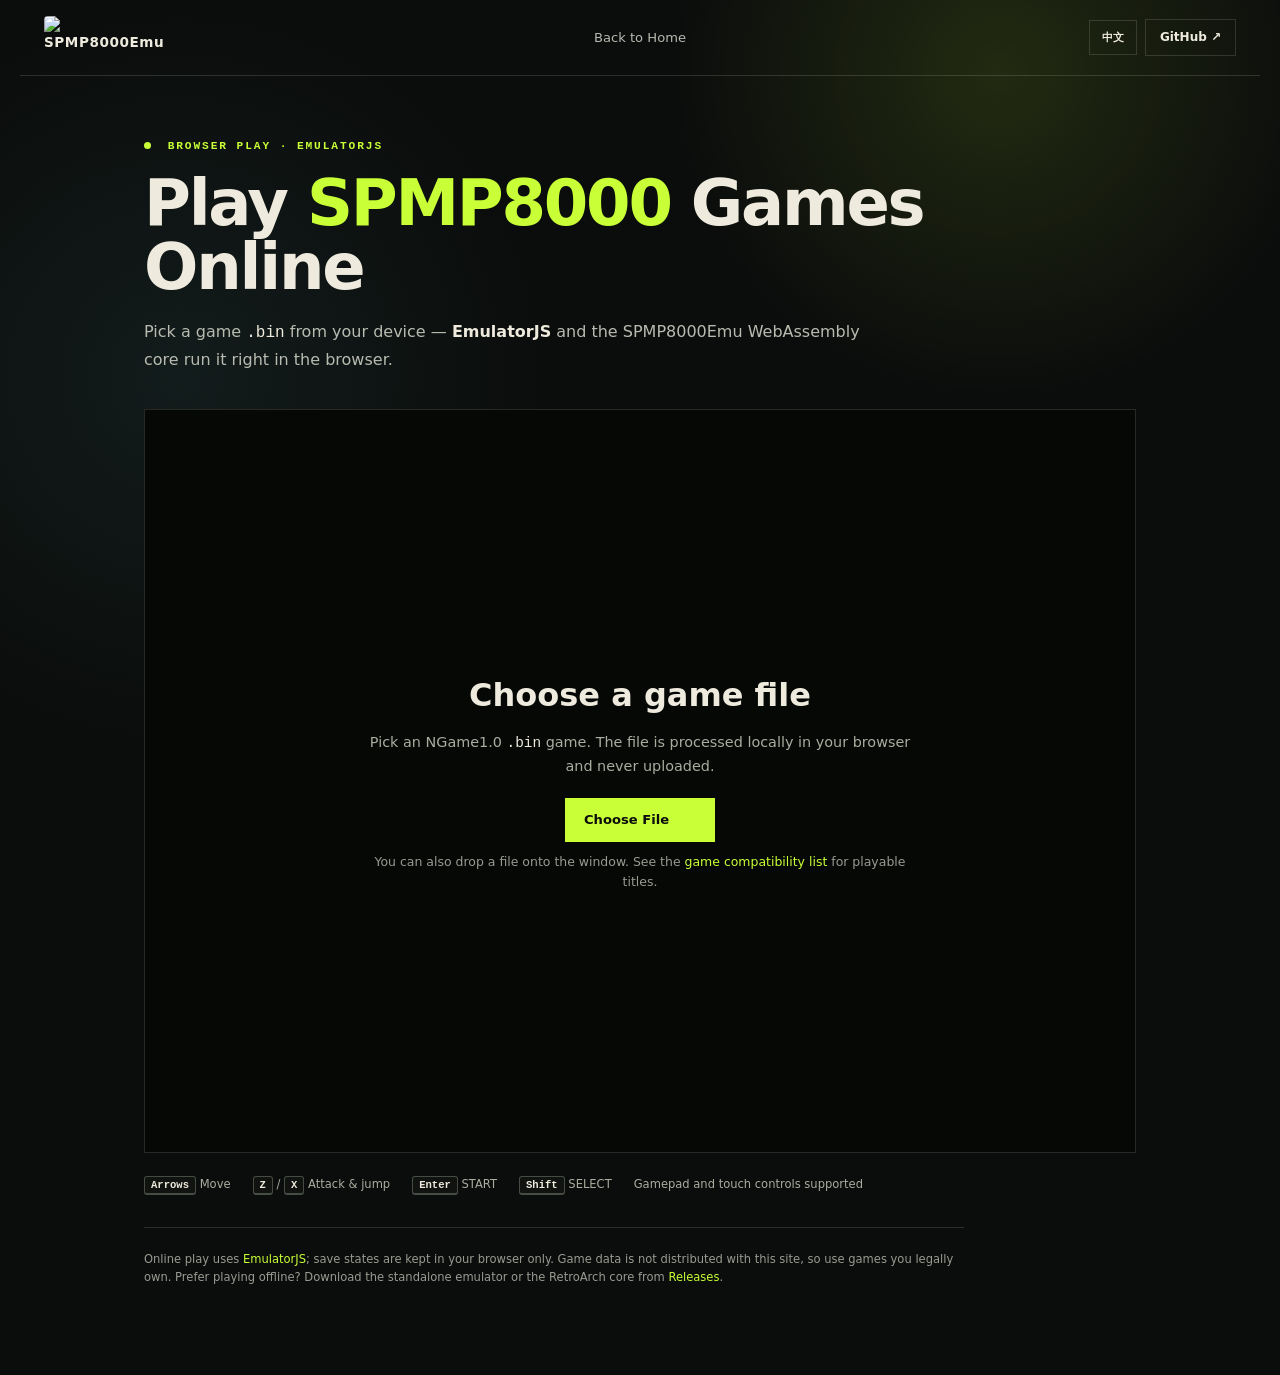
==== site/play.html @ a2a36076 "Add EmulatorJS core and browser play page Build the libretro core for wasm32-unknown-emscripten, lin" ====
<!doctype html>
<html lang="zh-CN">
<head>
  <meta charset="utf-8">
  <meta name="viewport" content="width=device-width, initial-scale=1">
  <meta name="description" content="在浏览器中选择本机的 SPMP8000 游戏 BIN 文件即可直接游玩，无需安装。由 EmulatorJS 与 SPMP8000Emu WebAssembly 核心驱动。">
  <meta name="theme-color" content="#0b0d0c">
  <title>在线试玩 SPMP8000 游戏 — SPMP8000Emu</title>
  <link rel="icon" href="https://raw.githubusercontent.com/AloysHF/SPMP8000Emu/master/res/logo-banner.png">
  <link rel="stylesheet" href="styles.css">
</head>
<body class="play-page">
  <header class="topbar">
    <a class="brand" href="index.html" aria-label="SPMP8000Emu"><img class="brand-logo" src="https://raw.githubusercontent.com/AloysHF/SPMP8000Emu/master/res/logo-banner.png" alt="SPMP8000Emu"></a>
    <nav aria-label="主导航"><a href="index.html" data-i18n="nav-back">返回首页</a></nav>
    <div class="nav-actions"><button class="lang-toggle" type="button" aria-label="Switch to English">EN</button><a class="nav-cta" href="https://github.com/AloysHF/SPMP8000Emu">GitHub ↗</a></div>
  </header>

  <main class="play-main">
    <p class="eyebrow"><span class="pulse"></span> <span data-i18n="eyebrow">BROWSER PLAY · EMULATORJS</span></p>
    <h1 class="play-title" data-i18n="title">在线试玩 <span>SPMP8000</span> 游戏</h1>
    <p class="play-subtitle" data-i18n="subtitle">选择本机上的游戏 <code>.bin</code> 文件，由 <strong>EmulatorJS</strong> 与 SPMP8000Emu WebAssembly 核心在浏览器中直接运行，无需安装。</p>

    <div class="play-stage">
      <div id="game"></div>

      <div id="play-status" class="play-overlay" hidden>
        <h2 data-i18n="status-title">正在加载核心…</h2>
        <p data-i18n="status-desc">首次启动需要下载 WebAssembly 核心，请稍候。</p>
      </div>

      <div id="play-picker" class="play-overlay">
        <h2 data-i18n="picker-title">选择游戏文件</h2>
        <p data-i18n="picker-desc">请选择 NGame1.0 格式的 <code>.bin</code> 游戏文件。文件只在浏览器本地处理，不会被上传。</p>
        <label class="button primary play-pick">
          <span data-i18n="pick-label">选择文件</span>
          <input id="play-file" type="file" accept=".bin,application/octet-stream" hidden>
        </label>
        <p id="play-picker-error" class="play-picker-error" hidden></p>
        <p class="play-picker-hint" data-i18n="picker-hint">也可以把文件拖进窗口。可玩的游戏见 <a href="https://github.com/AloysHF/SPMP8000Emu/blob/master/docs/Game-Compatibility.md">游戏兼容列表</a>。</p>
      </div>

      <div id="play-error" class="play-overlay" hidden>
        <h2 data-i18n="error-title">无法启动在线模拟器</h2>
        <p class="play-error-text" data-i18n="error-text">EmulatorJS 运行时未部署（缺少 <code>data/loader.js</code>）。请在本地通过 Pages 部署流程生成 <code>site/data</code>，或直接使用独立版模拟器。</p>
      </div>
    </div>

    <div class="play-controls">
      <span data-i18n="ctrl-move"><kbd>方向键</kbd> 移动</span>
      <span data-i18n="ctrl-action"><kbd>Z</kbd> / <kbd>X</kbd> 攻击与跳跃</span>
      <span data-i18n="ctrl-start"><kbd>Enter</kbd> START</span>
      <span data-i18n="ctrl-select"><kbd>Shift</kbd> SELECT</span>
      <span data-i18n="ctrl-gamepad">支持手柄与手机触屏</span>
      <button id="play-reset" class="play-reset" type="button" data-i18n="reset" hidden>换一个游戏</button>
    </div>

    <p class="play-note" data-i18n="note">在线试玩使用 <a href="https://emulatorjs.org">EmulatorJS</a>，即时存档只保存在浏览器本地。游戏数据不随本站分发，请使用自己合法持有的游戏文件。想离线游玩？从 <a href="https://github.com/AloysHF/SPMP8000Emu/releases">Releases</a> 下载独立模拟器或 RetroArch 核心。</p>
  </main>

  <script>
    (function () {
      'use strict';

      var translations = {
        zh: {
          'meta-title': '在线试玩 SPMP8000 游戏 — SPMP8000Emu',
          'meta-desc': '在浏览器中选择本机的 SPMP8000 游戏 BIN 文件即可直接游玩，无需安装。由 EmulatorJS 与 SPMP8000Emu WebAssembly 核心驱动。',
          'nav-back': '返回首页',
          'eyebrow': 'BROWSER PLAY · EMULATORJS',
          'title': '在线试玩 <span>SPMP8000</span> 游戏',
          'subtitle': '选择本机上的游戏 <code>.bin</code> 文件，由 <strong>EmulatorJS</strong> 与 SPMP8000Emu WebAssembly 核心在浏览器中直接运行，无需安装。',
          'status-title': '正在加载核心…',
          'status-desc': '首次启动需要下载 WebAssembly 核心，请稍候。',
          'picker-title': '选择游戏文件',
          'picker-desc': '请选择 NGame1.0 格式的 <code>.bin</code> 游戏文件。文件只在浏览器本地处理，不会被上传。',
          'pick-label': '选择文件',
          'pick-invalid': '仅支持 NGame1.0 格式的 .bin 游戏文件。',
          'picker-hint': '也可以把文件拖进窗口。可玩的游戏见 <a href="https://github.com/AloysHF/SPMP8000Emu/blob/master/docs/Game-Compatibility.md">游戏兼容列表</a>。',
          'error-title': '无法启动在线模拟器',
          'error-text': 'EmulatorJS 运行时未部署（缺少 <code>data/loader.js</code>）。请在本地通过 Pages 部署流程生成 <code>site/data</code>，或直接使用独立版模拟器。',
          'ctrl-move': '<kbd>方向键</kbd> 移动',
          'ctrl-action': '<kbd>Z</kbd> / <kbd>X</kbd> 攻击与跳跃',
          'ctrl-start': '<kbd>Enter</kbd> START',
          'ctrl-select': '<kbd>Shift</kbd> SELECT',
          'ctrl-gamepad': '支持手柄与手机触屏',
          'reset': '换一个游戏',
          'note': '在线试玩使用 <a href="https://emulatorjs.org">EmulatorJS</a>，即时存档只保存在浏览器本地。游戏数据不随本站分发，请使用自己合法持有的游戏文件。想离线游玩？从 <a href="https://github.com/AloysHF/SPMP8000Emu/releases">Releases</a> 下载独立模拟器或 RetroArch 核心。'
        },
        en: {
          'meta-title': 'Play SPMP8000 Games Online — SPMP8000Emu',
          'meta-desc': 'Play an SPMP8000 game BIN from your device right in the browser, no install required. Powered by EmulatorJS and the SPMP8000Emu WebAssembly core.',
          'nav-back': 'Back to Home',
          'eyebrow': 'BROWSER PLAY · EMULATORJS',
          'title': 'Play <span>SPMP8000</span> Games Online',
          'subtitle': 'Pick a game <code>.bin</code> from your device — <strong>EmulatorJS</strong> and the SPMP8000Emu WebAssembly core run it right in the browser.',
          'status-title': 'Loading core…',
          'status-desc': 'The first launch downloads the WebAssembly core.',
          'picker-title': 'Choose a game file',
          'picker-desc': 'Pick an NGame1.0 <code>.bin</code> game. The file is processed locally in your browser and never uploaded.',
          'pick-label': 'Choose File',
          'pick-invalid': 'Only NGame1.0 .bin game files are supported.',
          'picker-hint': 'You can also drop a file onto the window. See the <a href="https://github.com/AloysHF/SPMP8000Emu/blob/master/docs/Game-Compatibility.md">game compatibility list</a> for playable titles.',
          'error-title': 'Unable to start the online emulator',
          'error-text': 'The EmulatorJS runtime is not deployed (missing <code>data/loader.js</code>). Generate <code>site/data</code> through the Pages workflow, or use the standalone emulator.',
          'ctrl-move': '<kbd>Arrows</kbd> Move',
          'ctrl-action': '<kbd>Z</kbd> / <kbd>X</kbd> Attack &amp; jump',
          'ctrl-start': '<kbd>Enter</kbd> START',
          'ctrl-select': '<kbd>Shift</kbd> SELECT',
          'ctrl-gamepad': 'Gamepad and touch controls supported',
          'reset': 'Play another game',
          'note': 'Online play uses <a href="https://emulatorjs.org">EmulatorJS</a>; save states are kept in your browser only. Game data is not distributed with this site, so use games you legally own. Prefer playing offline? Download the standalone emulator or the RetroArch core from <a href="https://github.com/AloysHF/SPMP8000Emu/releases">Releases</a>.'
        }
      };

      var storageKey = 'spmp8000emu-language';
      var currentLang = 'zh';
      try {
        currentLang = localStorage.getItem(storageKey) || (navigator.language.toLowerCase().startsWith('zh') ? 'zh' : 'en');
      } catch (error) {
        currentLang = navigator.language.toLowerCase().startsWith('zh') ? 'zh' : 'en';
      }

      var languageButton = document.querySelector('.lang-toggle');
      var description = document.querySelector('meta[name="description"]');

      function applyLang(lang) {
        currentLang = lang;
        document.documentElement.lang = lang === 'zh' ? 'zh-CN' : 'en';
        var t = translations[lang];

        document.querySelectorAll('[data-i18n]').forEach(function (el) {
          var key = el.getAttribute('data-i18n');
          if (t[key] !== undefined) el.innerHTML = t[key];
        });

        document.title = t['meta-title'];
        if (description) description.setAttribute('content', t['meta-desc']);
        languageButton.textContent = lang === 'zh' ? 'EN' : '中文';
        languageButton.setAttribute('aria-label', lang === 'zh' ? 'Switch to English' : '切换到中文');

        try {
          localStorage.setItem(storageKey, lang);
        } catch (error) {
          // Language persistence is optional in restricted browsing contexts.
        }
      }

      var RUNTIME_PATH = 'data/';
      var GAME_EXTENSIONS = /\.bin$/i;
      var stage = document.querySelector('.play-stage');
      var status = document.getElementById('play-status');
      var picker = document.getElementById('play-picker');
      var pickerError = document.getElementById('play-picker-error');
      var error = document.getElementById('play-error');
      var fileInput = document.getElementById('play-file');
      var resetButton = document.getElementById('play-reset');
      var booted = false;

      function show(element) { element.hidden = false; }
      function hide(element) { element.hidden = true; }

      function boot(file) {
        if (booted) return;
        booted = true;
        hide(picker);
        hide(error);
        show(status);

        window.EJS_player = '#game';
        window.EJS_core = 'spmp8000emu';
        // A blob URL has no file name, so EJS_gameName must keep the extension:
        // EmulatorJS writes the content under this name in the wasm filesystem
        // and the core opens it by path (need_fullpath).
        window.EJS_gameUrl = URL.createObjectURL(file);
        window.EJS_gameName = file.name;
        window.EJS_pathtodata = RUNTIME_PATH;
        window.EJS_startOnLoaded = false;
        window.EJS_backgroundColor = '#0a0a0a';
        // Only zh-CN is deployed next to the runtime; other languages use the
        // built-in English UI.
        if (currentLang === 'zh') window.EJS_language = 'zh-CN';

        var runtime = document.createElement('script');
        runtime.src = RUNTIME_PATH + 'loader.js';
        runtime.onload = function () {
          hide(status);
          show(resetButton);
        };
        runtime.onerror = function () {
          booted = false;
          hide(status);
          show(error);
        };
        document.body.appendChild(runtime);
      }

      function pick(file) {
        if (!file) return;
        if (!GAME_EXTENSIONS.test(file.name)) {
          pickerError.textContent = translations[currentLang]['pick-invalid'];
          show(pickerError);
          return;
        }
        hide(pickerError);
        boot(file);
      }

      fileInput.addEventListener('change', function () {
        pick(fileInput.files && fileInput.files[0]);
      });

      var dragDepth = 0;

      document.addEventListener('dragenter', function (event) {
        event.preventDefault();
        if (booted) return;
        dragDepth += 1;
        stage.classList.add('is-drop');
      });

      document.addEventListener('dragover', function (event) {
        event.preventDefault();
      });

      document.addEventListener('dragleave', function (event) {
        event.preventDefault();
        if (booted) return;
        dragDepth = Math.max(0, dragDepth - 1);
        if (dragDepth === 0) stage.classList.remove('is-drop');
      });

      document.addEventListener('drop', function (event) {
        event.preventDefault();
        dragDepth = 0;
        stage.classList.remove('is-drop');
        if (booted) return;
        pick(event.dataTransfer && event.dataTransfer.files && event.dataTransfer.files[0]);
      });

      resetButton.addEventListener('click', function () {
        window.location.reload();
      });

      languageButton.addEventListener('click', function () {
        applyLang(currentLang === 'zh' ? 'en' : 'zh');
      });

      applyLang(currentLang);
    })();
  </script>
</body>
</html>
---- site/styles.css ----
:root {
  --ink: #0b0d0c;
  --panel: #111411;
  --paper: #eeeadd;
  --muted: #989b91;
  --line: rgba(238, 234, 221, .15);
  --acid: #c8ff36;
  --orange: #ff6b2c;
  --cyan: #70e4e8;
  --danger: #ff4e4e;
  --max: 1240px;
}

* { box-sizing: border-box; }
html { scroll-behavior: smooth; }
body {
  margin: 0;
  color: var(--paper);
  background: var(--ink);
  font-family: Inter, ui-sans-serif, system-ui, -apple-system, "Segoe UI", "Noto Sans SC", sans-serif;
  line-height: 1.6;
  overflow-x: hidden;
}
body::before {
  content: "";
  position: fixed; inset: 0; z-index: -2;
  background: radial-gradient(circle at 78% 8%, rgba(200,255,54,.12), transparent 25%), radial-gradient(circle at 14% 42%, rgba(112,228,232,.07), transparent 30%), var(--ink);
}
.grain { position: fixed; inset: 0; pointer-events: none; z-index: 30; opacity: .045; background-image: url("data:image/svg+xml,%3Csvg viewBox='0 0 180 180' xmlns='http://www.w3.org/2000/svg'%3E%3Cfilter id='n'%3E%3CfeTurbulence type='fractalNoise' baseFrequency='.9' numOctaves='3' stitchTiles='stitch'/%3E%3C/filter%3E%3Crect width='100%25' height='100%25' filter='url(%23n)' opacity='.8'/%3E%3C/svg%3E"); }
a { color: inherit; text-decoration: none; }
button { font: inherit; }
.skip-link { position: fixed; left: 1rem; top: -5rem; z-index: 100; background: var(--acid); color: var(--ink); padding: .7rem 1rem; font-weight: 800; }
.skip-link:focus { top: 1rem; }

.topbar {
  height: 76px; max-width: var(--max); margin: auto; padding: 0 24px;
  display: grid; grid-template-columns: 1fr auto 1fr; align-items: center;
  border-bottom: 1px solid var(--line); position: relative; z-index: 10;
}
.brand { display: flex; gap: 12px; align-items: center; font-size: .85rem; font-weight: 800; letter-spacing: .04em; }
.brand em { color: var(--acid); font-style: normal; }
.brand-logo { width:132px; height:44px; display:block; object-fit:cover; border-radius:4px; }
.topbar nav { display: flex; gap: 30px; }
.topbar nav a { color: #b6b8af; font-size: .82rem; transition: color .2s; }
.topbar nav a:hover { color: var(--acid); }
.nav-cta { justify-self: end; border: 1px solid var(--line); padding: 8px 14px; font-size: .75rem; font-weight: 800; }
.nav-cta:hover { border-color: var(--acid); color: var(--acid); }
.nav-actions { justify-self:end; display:flex; align-items:center; gap:8px; }
.lang-toggle { min-width:48px; padding:8px 10px; border:1px solid var(--line); background:transparent; color:var(--paper); cursor:pointer; font-size:.7rem; font-weight:800; }
.lang-toggle:hover { border-color:var(--acid); color:var(--acid); }

.hero { min-height: calc(100vh - 76px); max-width: var(--max); margin: auto; padding: 70px 24px 85px; display: grid; grid-template-columns: .96fr 1.04fr; align-items: center; gap: 52px; }
.eyebrow,.kicker { color: var(--acid); font: 700 .7rem/1.2 ui-monospace, SFMono-Regular, Consolas, monospace; letter-spacing: .17em; }
.pulse { width: 7px; height: 7px; display: inline-block; margin-right: 8px; border-radius: 50%; background: var(--acid); box-shadow: 0 0 0 0 rgba(200,255,54,.7); animation: pulse 2s infinite; }
@keyframes pulse { 70% { box-shadow: 0 0 0 9px rgba(200,255,54,0); } }
h1,h2,h3,p { margin-top: 0; }
.hero h1 { margin:20px 0 30px; font-size:clamp(3.2rem,6.3vw,6rem); line-height:.96; letter-spacing:-.045em; font-weight:900; }
.hero h1 span { color:var(--acid); -webkit-text-stroke:1px var(--acid); text-shadow:4px 4px 0 rgba(200,255,54,.12); }
.lead { max-width: 590px; color: #b8bbb0; font-size: 1.03rem; }
.lead strong { color: var(--paper); }
.actions { display: flex; gap: 12px; margin: 34px 0 42px; }
.button { min-width: 150px; padding: 13px 18px; display:inline-flex; align-items:center; justify-content:center; gap:12px; font-size: .82rem; font-weight: 800; line-height:1.2; text-align: center; border: 1px solid var(--line); transition: transform .2s, background .2s; }
.button:hover { transform: translateY(-3px); }
.button.primary { justify-content:space-between; background:var(--acid); color:var(--ink); border-color:var(--acid); }
.hero-stats { display:grid; grid-template-columns:repeat(4,minmax(0,1fr)); border-top: 1px solid var(--line); padding-top: 20px; }
.hero-stats div { min-width:0; border-right:1px solid var(--line); padding:0 16px; }
.hero-stats div:first-child { padding-left:0; }
.hero-stats div:last-child { border: 0; }
.hero-stats strong { display: block; font: 800 1.8rem/1 ui-monospace, monospace; }
.hero-stats span { display: block; margin-top: 7px; color: var(--muted); font-size: .7rem; }

.console-wrap { position: relative; display: grid; place-items: center; min-height: 560px; perspective: 1200px; }
.orbit { position: absolute; border: 1px solid rgba(200,255,54,.17); border-radius: 50%; animation: orbit 16s linear infinite; }
.orbit-one { width: 560px; height: 560px; }
.orbit-two { width: 430px; height: 430px; border-style: dashed; animation-direction: reverse; }
.orbit::before { content: ""; position: absolute; top: 50%; left: -5px; width: 9px; height: 9px; background: var(--acid); border-radius: 50%; }
@keyframes orbit { to { transform: rotate(360deg); } }
.console { width: min(560px, 92vw); padding: 23px 28px 25px; background: linear-gradient(145deg,#343a34,#171b18 52%,#262b27); border: 1px solid #4b514b; border-radius: 33px 33px 68px 68px; box-shadow: 0 36px 80px #000, inset 0 2px 0 rgba(255,255,255,.13); transform: rotateY(-8deg) rotateX(3deg); position: relative; z-index: 2; }
.console-top { display: flex; align-items: center; gap: 7px; height: 28px; color: #c5c9c1; font: 700 .58rem/1 ui-monospace, monospace; letter-spacing: .14em; }
.console-top span { margin-right: auto; }.console-top i { width: 6px; height: 6px; border-radius: 50%; background: #080908; box-shadow: inset 0 1px 1px #555; }
.screen-shell { position: relative; aspect-ratio: 4/3; overflow: hidden; background: #030403; border: 14px solid #080a09; border-radius: 8px; box-shadow: inset 0 0 18px #000, 0 0 0 1px #505650; }
.screen-shot { position: absolute; inset: 0; width: 100%; height: 100%; object-fit: fill; opacity: 0; image-rendering: pixelated; transition: opacity .65s; }
.screen-shot.active { opacity: 1; }
.screen-scan { position: absolute; inset: 0; z-index: 2; pointer-events: none; background: repeating-linear-gradient(to bottom,transparent 0,transparent 3px,rgba(0,0,0,.18) 4px); mix-blend-mode: multiply; }
.screen-label { position: absolute; z-index: 3; right: 7px; bottom: 5px; padding: 3px 6px; background: rgba(0,0,0,.68); color: var(--acid); font: 600 .45rem/1 monospace; }
.controls { height: 98px; display: flex; align-items: center; justify-content: space-between; padding: 14px 21px 0; }
.dpad { width: 68px; height: 26px; background: #0b0d0c; border-radius: 5px; position: relative; box-shadow: 0 5px 8px #0b0c0b; }
.dpad::before { content:""; width: 26px; height: 68px; background: inherit; border-radius: inherit; position: absolute; left:21px; top:-21px; }
.dpad i { position:absolute; width:18px; height:18px; border-radius:50%; background:#171a17; left:25px; top:4px; z-index:2; }
.speaker { color:#090b09; letter-spacing:5px; transform:rotate(-8deg); }
.ab { display:flex; gap:13px; transform:rotate(-13deg); }
.ab b { width:43px; height:43px; display:grid; place-items:center; border-radius:50%; background:#121512; color:#93998f; font:700 .7rem monospace; box-shadow:0 5px 8px #080908,inset 0 1px #555; }
.console-note { position:absolute; z-index:3; bottom:-1px; right:7%; color:var(--muted); font:.6rem monospace; letter-spacing:.12em; }

.section { max-width: var(--max); margin: 0 auto; padding: 140px 24px; }
.section-head { display:grid; grid-template-columns: .7fr 1fr; column-gap: 80px; align-items:start; }.section-head .kicker { grid-column:1; }.section-head h2 { grid-column:1; font-size:clamp(2.6rem,5vw,5.2rem); line-height:.95; letter-spacing:-.055em; }.section-head > p:last-child { grid-column:2; grid-row:2; color:#aaada4; max-width:530px; font-size:1.03rem; }
.section-head.compact { grid-template-columns: 1fr 1fr; }.section-head.compact .kicker { grid-column:1/-1; }.section-head.compact h2 { font-size:clamp(2.5rem,4.2vw,4.3rem); }
.chip-board { height: 440px; margin-top: 80px; position:relative; overflow:hidden; border:1px solid var(--line); background-color:#101411; background-image:linear-gradient(rgba(200,255,54,.06) 1px,transparent 1px),linear-gradient(90deg,rgba(200,255,54,.06) 1px,transparent 1px); background-size:38px 38px; display:grid; place-items:center; }
.chip { width:190px; height:190px; display:flex; flex-direction:column; justify-content:center; align-items:center; position:relative; color:#111; background:var(--acid); box-shadow:0 0 70px rgba(200,255,54,.19); transform:rotate(-3deg); }
.chip::before { content:""; position:absolute; inset:-19px; border:10px dotted #596f22; }.chip small,.chip span { font:700 .52rem monospace; letter-spacing:.12em; }.chip strong { font:900 2.3rem/.78 monospace; margin:12px 0; letter-spacing:-.1em; }
.chip-note { position:absolute; border:1px solid rgba(200,255,54,.35); background:#101410; color:#bdc3b4; padding:8px 12px; font:.65rem monospace; }.chip-note::before { content:""; position:absolute; height:1px; width:85px; background:rgba(200,255,54,.35); top:50%; }.n1{left:11%;top:22%}.n2{right:10%;top:31%}.n3{right:15%;bottom:18%}.n1::before{left:100%}.n2::before,.n3::before{right:100%}
.timeline { display:grid; grid-template-columns:repeat(3,1fr); margin-top:35px; }.timeline article { padding:30px 35px; border-left:1px solid var(--line); }.timeline article:last-child{border-right:1px solid var(--line)}.timeline time { color:var(--acid); font:700 .65rem monospace; }.timeline h3 { margin:14px 0 8px; font-size:1.15rem; }.timeline p { color:var(--muted); font-size:.83rem; }

.devices { max-width:none; background:var(--paper); color:var(--ink); padding-left:max(24px,calc((100vw - var(--max))/2 + 24px)); padding-right:max(24px,calc((100vw - var(--max))/2 + 24px)); }.devices .section-head p { color:#555b53; }.devices .kicker { color:#596f00; }
.filter-row { display:flex; gap:8px; margin:52px 0 22px; flex-wrap:wrap; }.filter { border:1px solid #bbb8ac; background:transparent; color:#4a4d47; padding:9px 16px; cursor:pointer; font-size:.72rem; font-weight:700; }.filter:hover,.filter.active { background:var(--ink); color:var(--paper); border-color:var(--ink); }
.device-grid { display:grid; grid-template-columns:repeat(3,1fr); border-top:1px solid #bdb9ac; border-left:1px solid #bdb9ac; }.device-card { min-height:300px; padding:27px; border-right:1px solid #bdb9ac; border-bottom:1px solid #bdb9ac; display:flex; flex-direction:column; transition:background .25s,transform .25s; }.device-card:hover { background:#fff; transform:translateY(-4px); box-shadow:0 16px 30px rgba(20,20,10,.08); z-index:2; }.device-card.is-hidden { display:none; }.device-card.feature { background:var(--acid); }.device-card.wide { grid-column:span 3; min-height:210px; }.device-card > div { display:flex; justify-content:space-between; gap:12px; }.device-card small { color:#777b72; font:600 .55rem monospace; letter-spacing:.1em; }.status { border:1px solid currentColor; padding:2px 7px; font:700 .55rem monospace; }.status.confirmed{color:#345c00}.status.related{color:#946000}.status.uncertain{color:#a82b2b}.device-card h3 { font-size:clamp(1.6rem,2.5vw,2.55rem); line-height:1; margin:34px 0 16px; letter-spacing:-.04em; }.device-card p { color:#51554e; font-size:.82rem; }.device-card > a,.device-card .links { margin-top:auto; }.device-card a { font-size:.68rem; font-weight:800; border-bottom:1px solid #9b9e96; padding-bottom:3px; }.links { display:flex; gap:16px; }

.pipeline { margin:65px 0 30px; display:grid; grid-template-columns:1fr auto 1fr auto 1fr auto 1fr; align-items:stretch; }.pipeline > div { min-height:175px; border:1px solid var(--line); padding:22px; background:#101310; }.pipeline > i { display:grid; place-items:center; width:38px; color:var(--acid); font-style:normal; }.pipeline b { color:#4d524b; font:900 2.3rem monospace; float:right; }.pipeline span { color:var(--acid); font:700 .66rem monospace; letter-spacing:.14em; }.pipeline p { clear:both; padding-top:35px; color:#b7baaf; font-size:.78rem; }
.feature-grid { display:grid; grid-template-columns:repeat(4,1fr); border-top:1px solid var(--line); border-left:1px solid var(--line); }.feature-grid article { min-height:250px; padding:27px; border-right:1px solid var(--line); border-bottom:1px solid var(--line); }.feature-grid span { color:var(--orange); font:700 .62rem monospace; letter-spacing:.14em; }.feature-grid h3 { margin:35px 0 12px; font-size:1.15rem; }.feature-grid p { color:var(--muted); font-size:.8rem; }

.compat { max-width:none; padding-left:max(24px,calc((100vw - var(--max))/2 + 24px)); padding-right:max(24px,calc((100vw - var(--max))/2 + 24px)); background:#151a16; display:grid; grid-template-columns:.8fr 1.2fr; gap:80px; align-items:center; }.compat h2 { margin:20px 0 26px; font-size:clamp(2.5rem,4vw,4.2rem); line-height:.95; letter-spacing:-.055em; }.compat-copy > p:not(.kicker) { color:#aeb2a7; }.game-tags{display:flex;flex-wrap:wrap;gap:8px;margin-top:34px}.game-tags span{padding:7px 10px;border:1px solid #41483f;color:#c8ccc1;font:600 .6rem monospace}.game-tags span:last-child{border-color:var(--acid);color:var(--acid)}.text-link{display:inline-block;margin-top:35px;color:var(--acid);font-size:.78rem;font-weight:800}.gallery{height:620px;display:grid;grid-template-columns:1.2fr .8fr;grid-template-rows:1fr 1fr;gap:10px;transform:rotate(1deg)}.gallery figure{margin:0;position:relative;overflow:hidden;background:#050505;border:1px solid #41473f}.gallery .g1{grid-row:span 2}.gallery img{width:100%;height:100%;object-fit:cover;image-rendering:pixelated;filter:saturate(.84);transition:transform .5s,filter .5s}.gallery figure:hover img{transform:scale(1.04);filter:saturate(1.15)}.gallery figcaption{position:absolute;left:10px;bottom:9px;background:#090b09;color:var(--acid);padding:4px 7px;font:600 .5rem monospace;}

.build { display:grid;grid-template-columns:.8fr 1.2fr;column-gap:80px; }.build .section-head { display:block; }.build .section-head h2 { margin-top:25px;font-size:clamp(2.5rem,4.2vw,4.3rem); }.build .section-head p:last-child { color:var(--muted); }.terminal { align-self:center;background:#101310;border:1px solid #343a34;box-shadow:14px 14px 0 rgba(200,255,54,.08);overflow:hidden}.terminal-bar{height:44px;display:flex;align-items:center;gap:7px;padding:0 15px;border-bottom:1px solid #343a34}.terminal-bar span{width:8px;height:8px;border-radius:50%;background:#525850}.terminal-bar span:first-child{background:var(--orange)}.terminal-bar b{margin-left:auto;color:#666d64;font:500 .58rem monospace}.terminal pre{margin:0;padding:30px;overflow:auto;color:#e0e2da;font:500 .72rem/1.9 ui-monospace,Consolas,monospace}.terminal em{color:#687069;font-style:normal}.copy{margin:0 30px 25px;border:1px solid #454c44;background:transparent;color:var(--acid);padding:8px 12px;cursor:pointer;font-size:.65rem}.copy:hover{background:var(--acid);color:var(--ink)}.build-links{grid-column:2;display:flex;gap:25px;margin-top:30px}.build-links a{color:#a8aca2;font-size:.7rem;border-bottom:1px solid #454a44;padding-bottom:4px}.build-links a:hover{color:var(--acid)}

.device-family { border-top:1px solid var(--line); }.model-list { margin-top:65px;display:grid;grid-template-columns:repeat(2,1fr);border-top:1px solid var(--line);border-left:1px solid var(--line) }.model-list>div { min-height:120px;padding:25px;display:grid;grid-template-columns:100px 1fr;align-items:center;gap:20px;border-right:1px solid var(--line);border-bottom:1px solid var(--line);transition:background .2s }.model-list>div:hover{background:#101410}.model-list b{color:var(--acid);font:700 .62rem monospace;letter-spacing:.12em}.model-list strong{font-size:1.1rem}
footer { max-width:var(--max);margin:auto;padding:45px 24px 70px;border-top:1px solid var(--line);display:grid;grid-template-columns:1fr 1fr auto;align-items:center;color:var(--muted);font-size:.65rem; }footer>div{display:flex;align-items:center;gap:13px}footer p{margin:0}footer strong{color:var(--paper)}footer a{color:var(--acid)}

.feature-carousel { margin-top:56px; }
.feature-viewport { overflow-x:auto; overflow-y:hidden; padding:8px 0 18px; scroll-snap-type:x mandatory; scrollbar-width:none; outline:none; }
.feature-viewport::-webkit-scrollbar { display:none; }
.feature-viewport:focus-visible { box-shadow:0 0 0 3px rgba(89,111,0,.28); }
.feature-cards { display:flex; width:100%; }
.feature-cards > .device-card { flex:0 0 33.333333%; min-height:330px; scroll-snap-align:start; scroll-snap-stop:always; }
.platform-feature { background:#e5e1d3; }
.platform-tags { margin-top:auto; display:flex !important; flex-wrap:wrap; justify-content:flex-start !important; gap:6px !important; }
.platform-tags span { padding:4px 6px; color:#4f6300; border:1px solid #9da57d; font:700 .48rem/1 ui-monospace,monospace; }
.feature-carousel-controls { display:grid; grid-template-columns:minmax(120px,1fr) auto auto auto; align-items:center; gap:10px; margin-top:14px; }
.feature-carousel-progress { height:2px; overflow:hidden; background:#c5c1b5; }
.feature-carousel-progress i { display:block; width:var(--feature-progress,42.86%); height:100%; background:#596f00; transition:width .35s ease; }
.feature-carousel-counter { min-width:58px; color:#5b6057; font:700 .62rem/1 ui-monospace,monospace; text-align:center; }
.feature-carousel-button { width:46px; height:42px; display:grid; place-items:center; border:1px solid #aaa79c; background:transparent; color:var(--ink); cursor:pointer; font-size:1rem; transition:background .2s,color .2s,transform .2s; }
.feature-carousel-button:hover { background:var(--ink); color:var(--acid); transform:translateY(-2px); }
.section-head h2 { font-size:clamp(2.25rem,4vw,4.25rem); line-height:1.06; letter-spacing:-.028em; text-wrap:balance; }
.section-head.compact h2 { font-size:clamp(2.2rem,3.35vw,3.55rem); }
.compat h2 { font-size:clamp(2.2rem,3.35vw,3.6rem); line-height:1.06; letter-spacing:-.028em; text-wrap:balance; }
.build .section-head h2 { font-size:clamp(2.2rem,3.35vw,3.55rem); }

.reveal { opacity:1; transform:none; }.js .reveal { opacity:0; transform:translateY(24px); transition:opacity .7s ease,transform .7s ease; }.js .reveal.visible,.js .hero .reveal { opacity:1; transform:none; }
.gallery { position: relative; }
@media (max-width: 900px) {
  .topbar{grid-template-columns:minmax(0,1fr) auto}.topbar nav{display:none}.hero{grid-template-columns:minmax(0,1fr);padding-top:80px}.hero>*{min-width:0}.hero-copy{z-index:3}.console-wrap{min-height:480px}.orbit-one{width:470px;height:470px}.platforms{margin:32px 0 0;grid-template-columns:1fr;gap:35px}.section-head,.section-head.compact{display:block}.section-head>p:last-child{margin-top:25px}.device-grid{grid-template-columns:1fr 1fr}.device-card.wide{grid-column:span 2}.pipeline{grid-template-columns:1fr 1fr}.pipeline>i{display:none}.feature-grid{grid-template-columns:1fr 1fr}.compat,.build{grid-template-columns:minmax(0,1fr)}.gallery{margin-top:55px}.build-links{grid-column:1}.terminal{margin-top:40px}
}
@media (max-width: 600px) {
  .topbar{height:64px;padding:0 16px}.brand>span:last-child{display:none}.brand-logo{width:36px;height:36px;border-radius:8px}.nav-cta{font-size:.65rem}.hero{width:100%;padding:60px 16px 70px}.hero h1{font-size:3.15rem}.lead{max-width:100%;overflow-wrap:anywhere}.button{max-width:100%}.hero-stats div{min-width:0;flex:1;margin-right:13px;padding-right:13px}.actions{flex-direction:column}.console-wrap{min-height:390px}.console{padding:15px 17px;border-radius:24px 24px 45px 45px;transform:rotateY(-3deg)}.screen-shell{border-width:9px}.controls{height:72px;padding:8px 10px 0;transform:scale(.78)}.orbit-one{width:360px;height:360px}.orbit-two{width:300px;height:300px}.platforms{margin:28px 0 0;padding:28px 20px}.platform-intro>div{grid-template-columns:70px 1fr;gap:14px}.platform-intro h2{font-size:1.7rem}.platform-grid{grid-template-columns:1fr 1fr}.platform-grid article{min-height:112px;padding:16px}.section{padding:95px 16px}.section-head h2{font-size:2.8rem}.chip-board{height:380px}.chip{width:145px;height:145px}.chip::before{inset:-15px}.chip-note{font-size:.52rem}.chip-note::before{width:35px}.n1{left:4%}.n2{right:3%}.n3{right:5%}.timeline{grid-template-columns:1fr}.timeline article,.timeline article:last-child{border:1px solid var(--line);border-top:0}.devices,.compat{padding-left:16px;padding-right:16px}.device-grid{grid-template-columns:1fr}.device-card.wide{grid-column:1}.pipeline,.feature-grid{grid-template-columns:1fr}.pipeline{gap:8px}.compat{display:block}.gallery{height:460px;grid-template-columns:1fr 1fr}.gallery .g1{grid-column:span 2;grid-row:auto}.terminal pre{padding:22px 16px;font-size:.6rem}.build-links{flex-direction:column;gap:12px}.model-list{grid-template-columns:1fr}.model-list>div{grid-template-columns:75px 1fr;gap:12px}.model-list strong{font-size:1rem}footer{grid-template-columns:1fr;gap:25px}.console-note{display:none}
}
@media (max-width: 600px) { .hero-stats div{margin:0;padding:0 7px}.hero-stats div:first-child{padding-left:0}.hero-stats span{font-size:.58rem} }
@media (max-width: 900px) { .feature-cards > .device-card{flex-basis:50%} }
@media (max-width: 600px) { .feature-carousel{margin-top:38px}.feature-cards > .device-card{flex-basis:88%;min-height:310px}.feature-carousel-controls{grid-template-columns:1fr auto auto auto}.feature-carousel-button{width:42px} }
@media (max-width: 600px) { .section-head h2,.section-head.compact h2,.compat h2,.build .section-head h2{font-size:2.25rem;line-height:1.08;letter-spacing:-.02em} }
@media (max-width: 600px) { .brand-logo{width:108px;height:36px;border-radius:3px} }
@media (prefers-reduced-motion: reduce) { html{scroll-behavior:auto}.pulse,.orbit{animation:none}.js .reveal{opacity:1;transform:none;transition:none}.screen-shot{transition:none} }

/* Online play page */
.play-main { max-width: 1040px; margin: 0 auto; padding: 64px 24px 90px; }
.play-title { margin: 18px 0 20px; font-size: clamp(2.4rem, 5vw, 4rem); line-height: 1; letter-spacing: -.035em; font-weight: 900; }
.play-title span { color: var(--acid); }
.play-subtitle { max-width: 720px; color: #b8bbb0; }
.play-subtitle strong { color: var(--paper); }
.play-stage { position: relative; margin-top: 36px; aspect-ratio: 4 / 3; min-height: 420px; background: #050705; border: 1px solid var(--line); overflow: hidden; transition: border-color .2s, box-shadow .2s; }
.play-stage.is-drop { border-color: var(--acid); box-shadow: 0 0 0 3px rgba(200,255,54,.18); }
#game { position: absolute; inset: 0; }
.play-overlay { position: absolute; inset: 0; z-index: 5; display: flex; flex-direction: column; align-items: center; justify-content: center; gap: 10px; padding: 32px; overflow: auto; text-align: center; background: rgba(7,9,7,.95); }
.play-overlay[hidden] { display: none; }
.play-overlay h2 { margin: 0; font-size: clamp(1.3rem, 2.6vw, 2rem); }
.play-overlay p { max-width: 560px; margin: 0; color: #a9ad9f; font-size: .9rem; }
.play-pick { margin-top: 10px; cursor: pointer; }
.play-overlay .play-picker-error { color: var(--danger); font-weight: 700; }
.play-overlay .play-picker-hint { color: var(--muted); font-size: .78rem; }
.play-picker-hint a, .play-note a { color: var(--acid); }
.play-controls { display: flex; flex-wrap: wrap; align-items: center; gap: 10px 22px; margin-top: 22px; color: #a9ad9f; font-size: .72rem; }
kbd { padding: 2px 6px; border: 1px solid #454c44; border-bottom-width: 2px; border-radius: 3px; background: #101310; color: var(--paper); font: 600 .66rem ui-monospace, SFMono-Regular, Consolas, monospace; }
.play-reset { margin-left: auto; border: 1px solid var(--line); background: transparent; color: var(--acid); padding: 8px 14px; cursor: pointer; font-size: .72rem; font-weight: 800; }
.play-reset:hover { background: var(--acid); color: var(--ink); }
.play-note { max-width: 820px; margin: 34px 0 0; padding-top: 22px; border-top: 1px solid var(--line); color: var(--muted); font-size: .72rem; }
.play-page code { font-family: ui-monospace, SFMono-Regular, Consolas, monospace; color: var(--paper); }
@media (max-width: 600px) {
  .play-main { padding: 40px 16px 70px; }
  .play-stage { min-height: 0; aspect-ratio: 3 / 4; }
  .play-overlay { padding: 20px; }
  .play-controls { gap: 9px 16px; }
  .play-reset { margin-left: 0; }
}
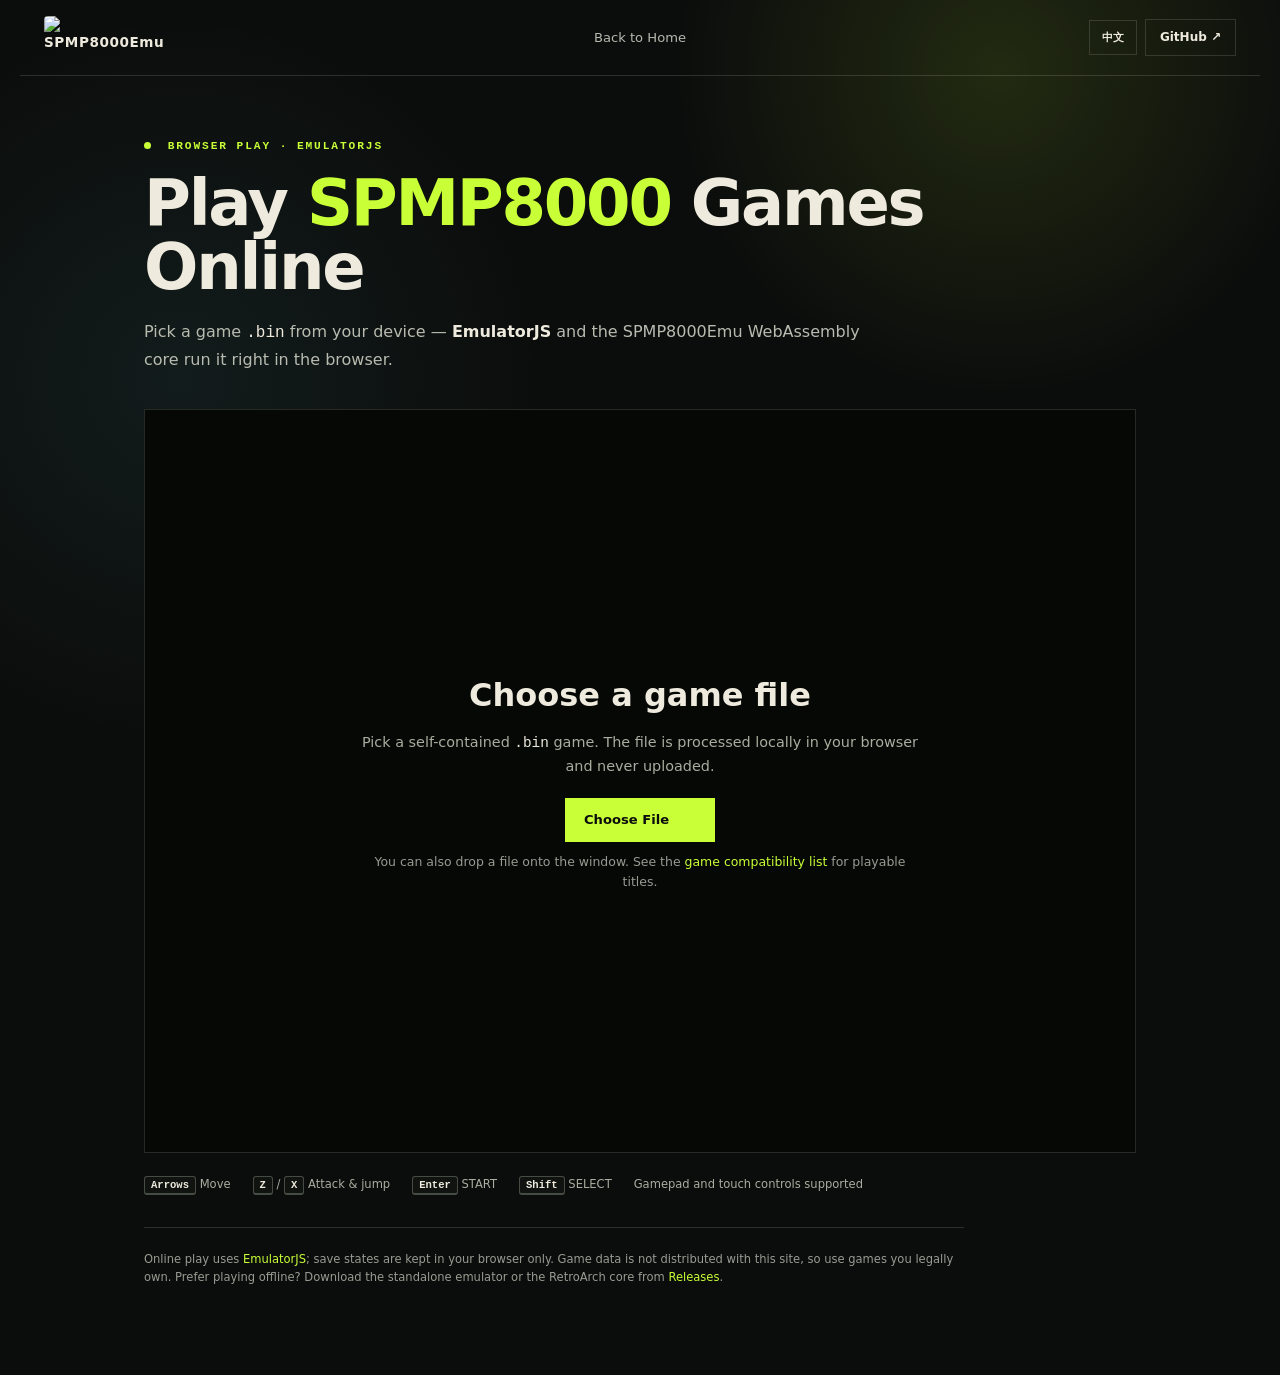
==== commit 64c4ce77: "Clarify the play page file requirement" ====
--- a/site/play.html
+++ b/site/play.html
@@ -31,7 +31,7 @@
 
       <div id="play-picker" class="play-overlay">
         <h2 data-i18n="picker-title">选择游戏文件</h2>
-        <p data-i18n="picker-desc">请选择 NGame1.0 格式的 <code>.bin</code> 游戏文件。文件只在浏览器本地处理，不会被上传。</p>
+        <p data-i18n="picker-desc">请选择自包含的 <code>.bin</code> 游戏文件。文件只在浏览器本地处理，不会被上传。</p>
         <label class="button primary play-pick">
           <span data-i18n="pick-label">选择文件</span>
           <input id="play-file" type="file" accept=".bin,application/octet-stream" hidden>
@@ -73,9 +73,9 @@
           'status-title': '正在加载核心…',
           'status-desc': '首次启动需要下载 WebAssembly 核心，请稍候。',
           'picker-title': '选择游戏文件',
-          'picker-desc': '请选择 NGame1.0 格式的 <code>.bin</code> 游戏文件。文件只在浏览器本地处理，不会被上传。',
+          'picker-desc': '请选择自包含的 <code>.bin</code> 游戏文件。文件只在浏览器本地处理，不会被上传。',
           'pick-label': '选择文件',
-          'pick-invalid': '仅支持 NGame1.0 格式的 .bin 游戏文件。',
+          'pick-invalid': '仅支持自包含的游戏文件。',
           'picker-hint': '也可以把文件拖进窗口。可玩的游戏见 <a href="https://github.com/AloysHF/SPMP8000Emu/blob/master/docs/Game-Compatibility.md">游戏兼容列表</a>。',
           'error-title': '无法启动在线模拟器',
           'error-text': 'EmulatorJS 运行时未部署（缺少 <code>data/loader.js</code>）。请在本地通过 Pages 部署流程生成 <code>site/data</code>，或直接使用独立版模拟器。',
@@ -97,9 +97,9 @@
           'status-title': 'Loading core…',
           'status-desc': 'The first launch downloads the WebAssembly core.',
           'picker-title': 'Choose a game file',
-          'picker-desc': 'Pick an NGame1.0 <code>.bin</code> game. The file is processed locally in your browser and never uploaded.',
+          'picker-desc': 'Pick a self-contained <code>.bin</code> game. The file is processed locally in your browser and never uploaded.',
           'pick-label': 'Choose File',
-          'pick-invalid': 'Only NGame1.0 .bin game files are supported.',
+          'pick-invalid': 'Only self-contained game files are supported.',
           'picker-hint': 'You can also drop a file onto the window. See the <a href="https://github.com/AloysHF/SPMP8000Emu/blob/master/docs/Game-Compatibility.md">game compatibility list</a> for playable titles.',
           'error-title': 'Unable to start the online emulator',
           'error-text': 'The EmulatorJS runtime is not deployed (missing <code>data/loader.js</code>). Generate <code>site/data</code> through the Pages workflow, or use the standalone emulator.',
